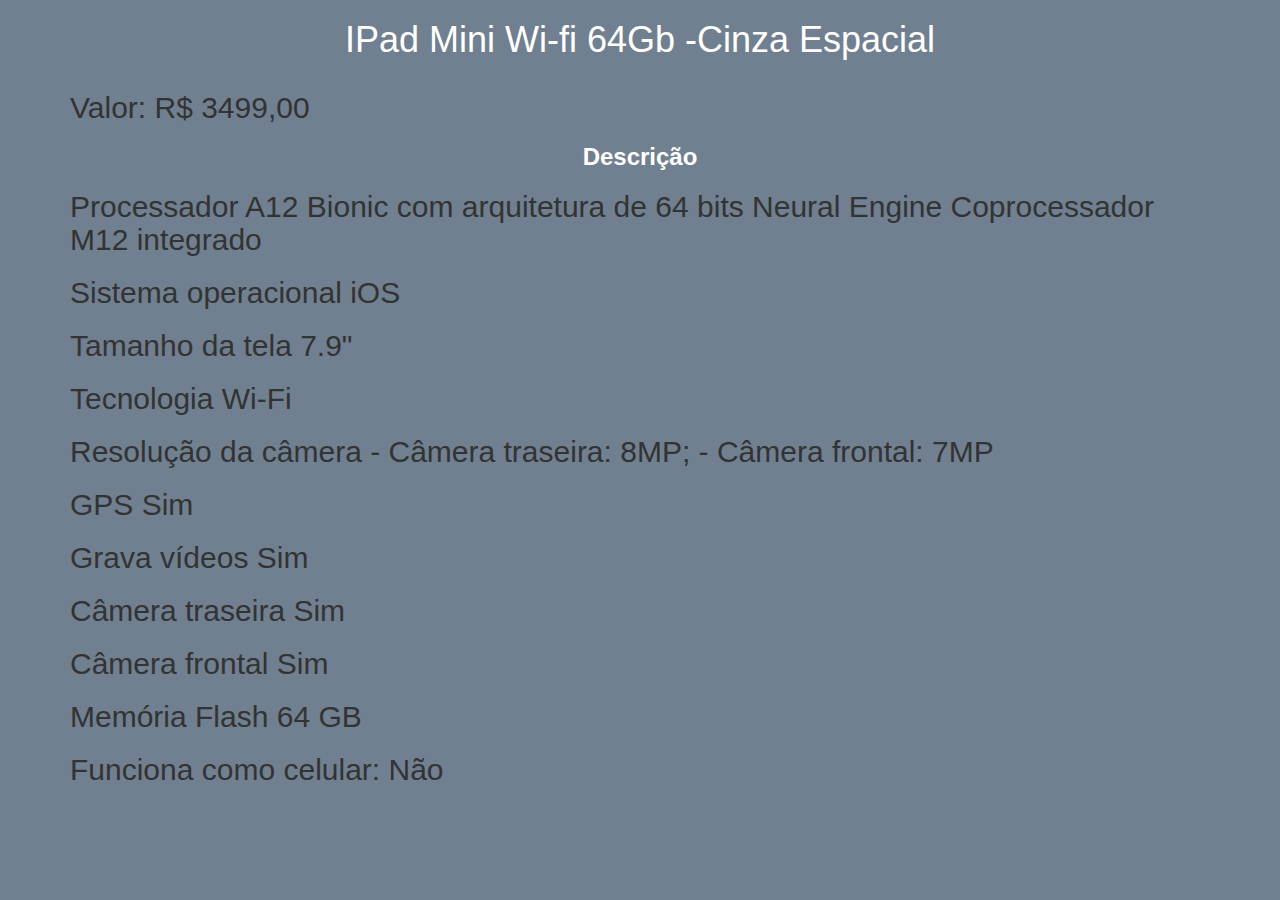
==== www/disp1.html @ a9e03070 "Adicionado o javascript \(ainda não completo\), css e html ao scanner, além de habilitarmos o plugin" ====
<!DOCTYPE HTML>
<html>
<head>
    <meta charset="utf-8">
    <meta name="viewport" content="width=device-width, height=device-height, initial-scale=1, maximum-scale=1, user-scalable=no">
    <meta http-equiv="Content-Security-Policy" content="default-src * data: gap: https://ssl.gstatic.com; style-src * 'unsafe-inline'; script-src * 'unsafe-inline' 'unsafe-eval'">

  <script src="components/loader.js"></script>
  <script src="components/sistema.js"></script>

  <link rel="stylesheet" href="components/loader.css">
  <link rel="stylesheet" href="css/bootstrap.min.css">
  <link rel="stylesheet" href="css/estilo.css">

</head>
<body>
  <div class="container">
    <h1>IPad Mini Wi-fi 64Gb -Cinza Espacial</h1>
    <div class="row">
      <div class="col-xs-12">

      </div>
    </div>
    <h2>Valor: R$ 3499,00</h2>
    <h3><b>Descrição</b></h3>
    <h2>Processador A12 Bionic com arquitetura de 64 bits Neural Engine Coprocessador M12 integrado</h2>
    <h2> Sistema operacional iOS</h2>
    <h2>Tamanho da tela 7.9"</h2>
    <h2>Tecnologia Wi-Fi</h2>
    <h2>Resolução da câmera - Câmera traseira: 8MP; - Câmera frontal: 7MP</h2>
    <h2>GPS Sim</h2>
    <h2>Grava vídeos Sim</h2>
    <h2>Câmera traseira Sim</h2>
    <h2>Câmera frontal Sim</h2>
    <h2>Memória Flash 64 GB</h2>
    <h2>Funciona como celular: Não</h2>
  </div>
</body>
</html>
---- www/components/loader.css ----
/**
 * This is an auto-generated code by Monaca JS/CSS Components.
 * Please do not edit by hand.
 */

/*** <GENERATED> ***/
---- www/css/estilo.css ----
body{
  background-color: #708090;
}

h1, h3{
  text-align: center;
  color:white;
}

button{
  color:white;
  height: 100px;
}
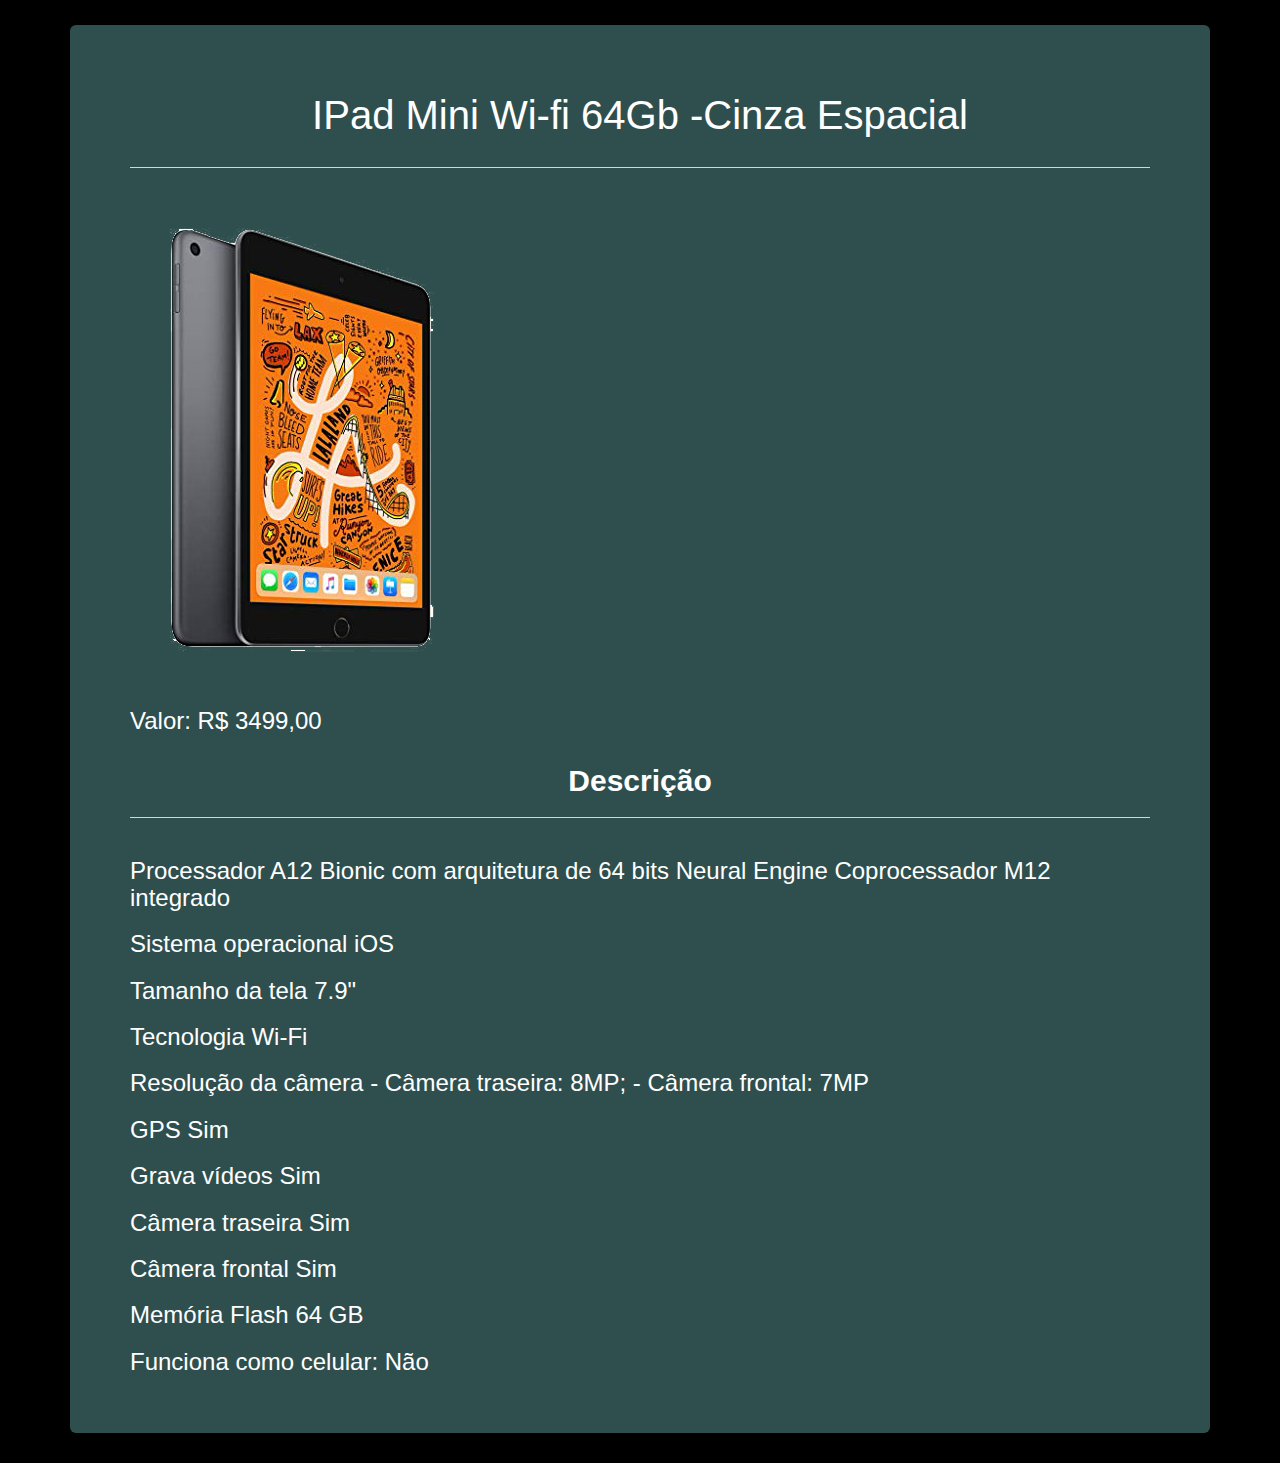
==== commit 79c54746: "Adicionando css, um layout melhor, fazendo o scanner funcionar" ====
--- a/www/disp1.html
+++ b/www/disp1.html
@@ -15,25 +15,41 @@
 </head>
 <body>
   <div class="container">
-    <h1>IPad Mini Wi-fi 64Gb -Cinza Espacial</h1>
+    <div class="jumbotron">
+      <div class="row">
+        <div class="col-xs-12">
+              <h2 class="titulo">IPad Mini Wi-fi 64Gb -Cinza Espacial</h2>
+        </div>
+      </div>
+    <hr>
     <div class="row">
       <div class="col-xs-12">
-
+        <img src="ipad.png">
       </div>
     </div>
-    <h2>Valor: R$ 3499,00</h2>
-    <h3><b>Descrição</b></h3>
-    <h2>Processador A12 Bionic com arquitetura de 64 bits Neural Engine Coprocessador M12 integrado</h2>
-    <h2> Sistema operacional iOS</h2>
-    <h2>Tamanho da tela 7.9"</h2>
-    <h2>Tecnologia Wi-Fi</h2>
-    <h2>Resolução da câmera - Câmera traseira: 8MP; - Câmera frontal: 7MP</h2>
-    <h2>GPS Sim</h2>
-    <h2>Grava vídeos Sim</h2>
-    <h2>Câmera traseira Sim</h2>
-    <h2>Câmera frontal Sim</h2>
-    <h2>Memória Flash 64 GB</h2>
-    <h2>Funciona como celular: Não</h2>
+    <div class="row">
+      <div class="col-xs-12 info">
+        <h3>Valor: R$ 3499,00</h3>
+      </div>
+    </div>
+    <h2><b>Descrição</b></h3>
+    <hr>
+    <div class="row">
+      <div class="col-xs-12 info">
+        <h3>Processador A12 Bionic com arquitetura de 64 bits Neural Engine Coprocessador M12 integrado</h3>
+    <h3> Sistema operacional iOS</h3>
+    <h3>Tamanho da tela 7.9"</h3>
+    <h3>Tecnologia Wi-Fi</h3>
+    <h3>Resolução da câmera - Câmera traseira: 8MP; - Câmera frontal: 7MP</h3>
+    <h3>GPS Sim</h3>
+    <h3>Grava vídeos Sim</h3>
+    <h3>Câmera traseira Sim</h3>
+    <h3>Câmera frontal Sim</h3>
+    <h3>Memória Flash 64 GB</h3>
+    <h3>Funciona como celular: Não</h3>
+      </div>
+    </div>
+    </div>
   </div>
 </body>
 </html>
--- a/www/css/estilo.css
+++ b/www/css/estilo.css
@@ -1,8 +1,15 @@
 body{
-  background-color: #708090;
+  background-color:black;
+}
+.jumbotron{
+  margin-top: 25px;
+  background-color:#2F4F4F;
+}
+.titulo{
+  font-size: 40px;
 }
 
-h1, h3{
+h1, h2{
   text-align: center;
   color:white;
 }
@@ -10,4 +17,8 @@
 button{
   color:white;
   height: 100px;
+}
+.info{
+  color:white;
+  text-align: left;
 }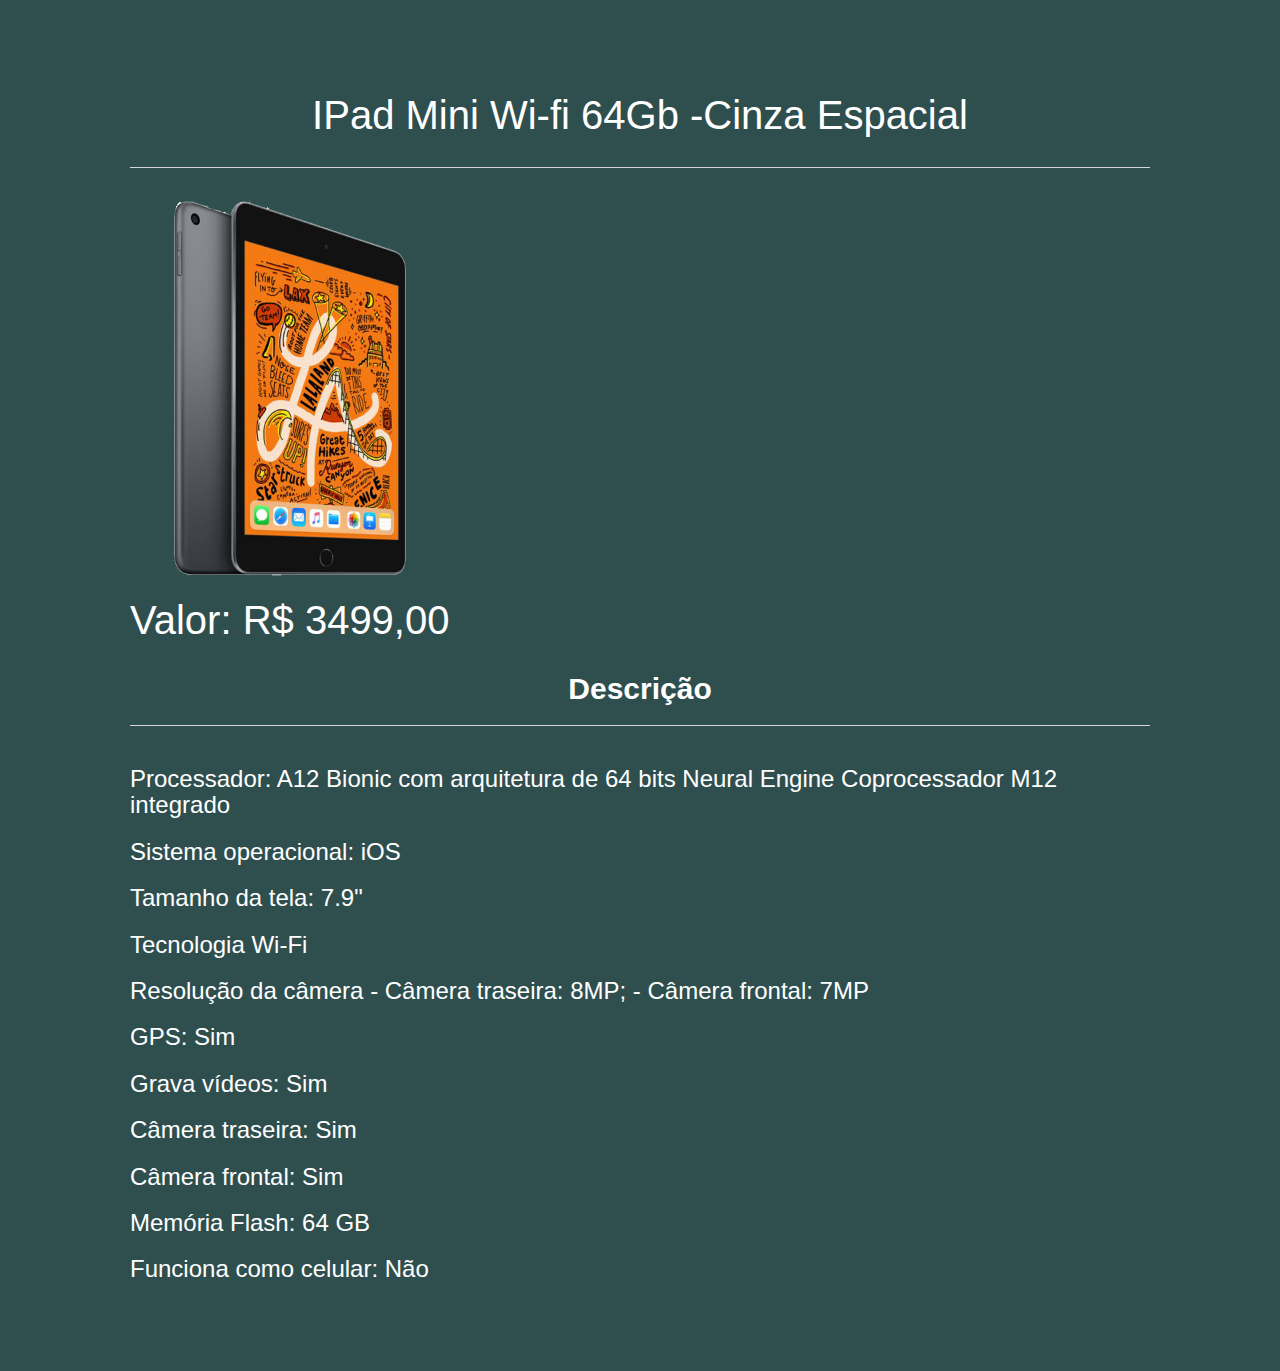
==== commit bfd1b88d: "Foi feita e terminada a parte de design, funcionamento do js e de outros dispositivos do leitor de c" ====
--- a/www/disp1.html
+++ b/www/disp1.html
@@ -24,28 +24,28 @@
     <hr>
     <div class="row">
       <div class="col-xs-12">
-        <img src="ipad.png">
+        <img class="disp3"src="ipad.png">
       </div>
     </div>
     <div class="row">
       <div class="col-xs-12 info">
-        <h3>Valor: R$ 3499,00</h3>
+        <h4>Valor: R$ 3499,00</h4>
       </div>
     </div>
     <h2><b>Descrição</b></h3>
     <hr>
     <div class="row">
       <div class="col-xs-12 info">
-        <h3>Processador A12 Bionic com arquitetura de 64 bits Neural Engine Coprocessador M12 integrado</h3>
-    <h3> Sistema operacional iOS</h3>
-    <h3>Tamanho da tela 7.9"</h3>
+        <h3>Processador: A12 Bionic com arquitetura de 64 bits Neural Engine Coprocessador M12 integrado</h3>
+    <h3> Sistema operacional: iOS</h3>
+    <h3>Tamanho da tela: 7.9"</h3>
     <h3>Tecnologia Wi-Fi</h3>
     <h3>Resolução da câmera - Câmera traseira: 8MP; - Câmera frontal: 7MP</h3>
-    <h3>GPS Sim</h3>
-    <h3>Grava vídeos Sim</h3>
-    <h3>Câmera traseira Sim</h3>
-    <h3>Câmera frontal Sim</h3>
-    <h3>Memória Flash 64 GB</h3>
+    <h3>GPS: Sim</h3>
+    <h3>Grava vídeos: Sim</h3>
+    <h3>Câmera traseira: Sim</h3>
+    <h3>Câmera frontal: Sim</h3>
+    <h3>Memória Flash: 64 GB</h3>
     <h3>Funciona como celular: Não</h3>
       </div>
     </div>
--- a/www/css/estilo.css
+++ b/www/css/estilo.css
@@ -1,24 +1,49 @@
 body{
-  background-color:black;
+  background-color:#2F4F4F;
 }
 .jumbotron{
   margin-top: 25px;
   background-color:#2F4F4F;
 }
+
 .titulo{
   font-size: 40px;
 }
-
 h1, h2{
   text-align: center;
   color:white;
 }
+h4{
+  color: white;
+  font-size: 40px;
+}
 
-button{
+.btn{
+  background-color: #204040;
   color:white;
   height: 100px;
+  font-size: 35px;
 }
+#Leitor{
+  color: white;
+}
+
 .info{
   color:white;
   text-align: left;
+}
+
+.disp2{
+  width: 400px;
+  height: 400px;
+  margin-left: -110px;
+}
+.disp3{
+  width: 400px;
+  height: 400px;
+  margin-left: -40px;
+}
+.disp4{
+  width: 300px;
+  height: 400px;
 }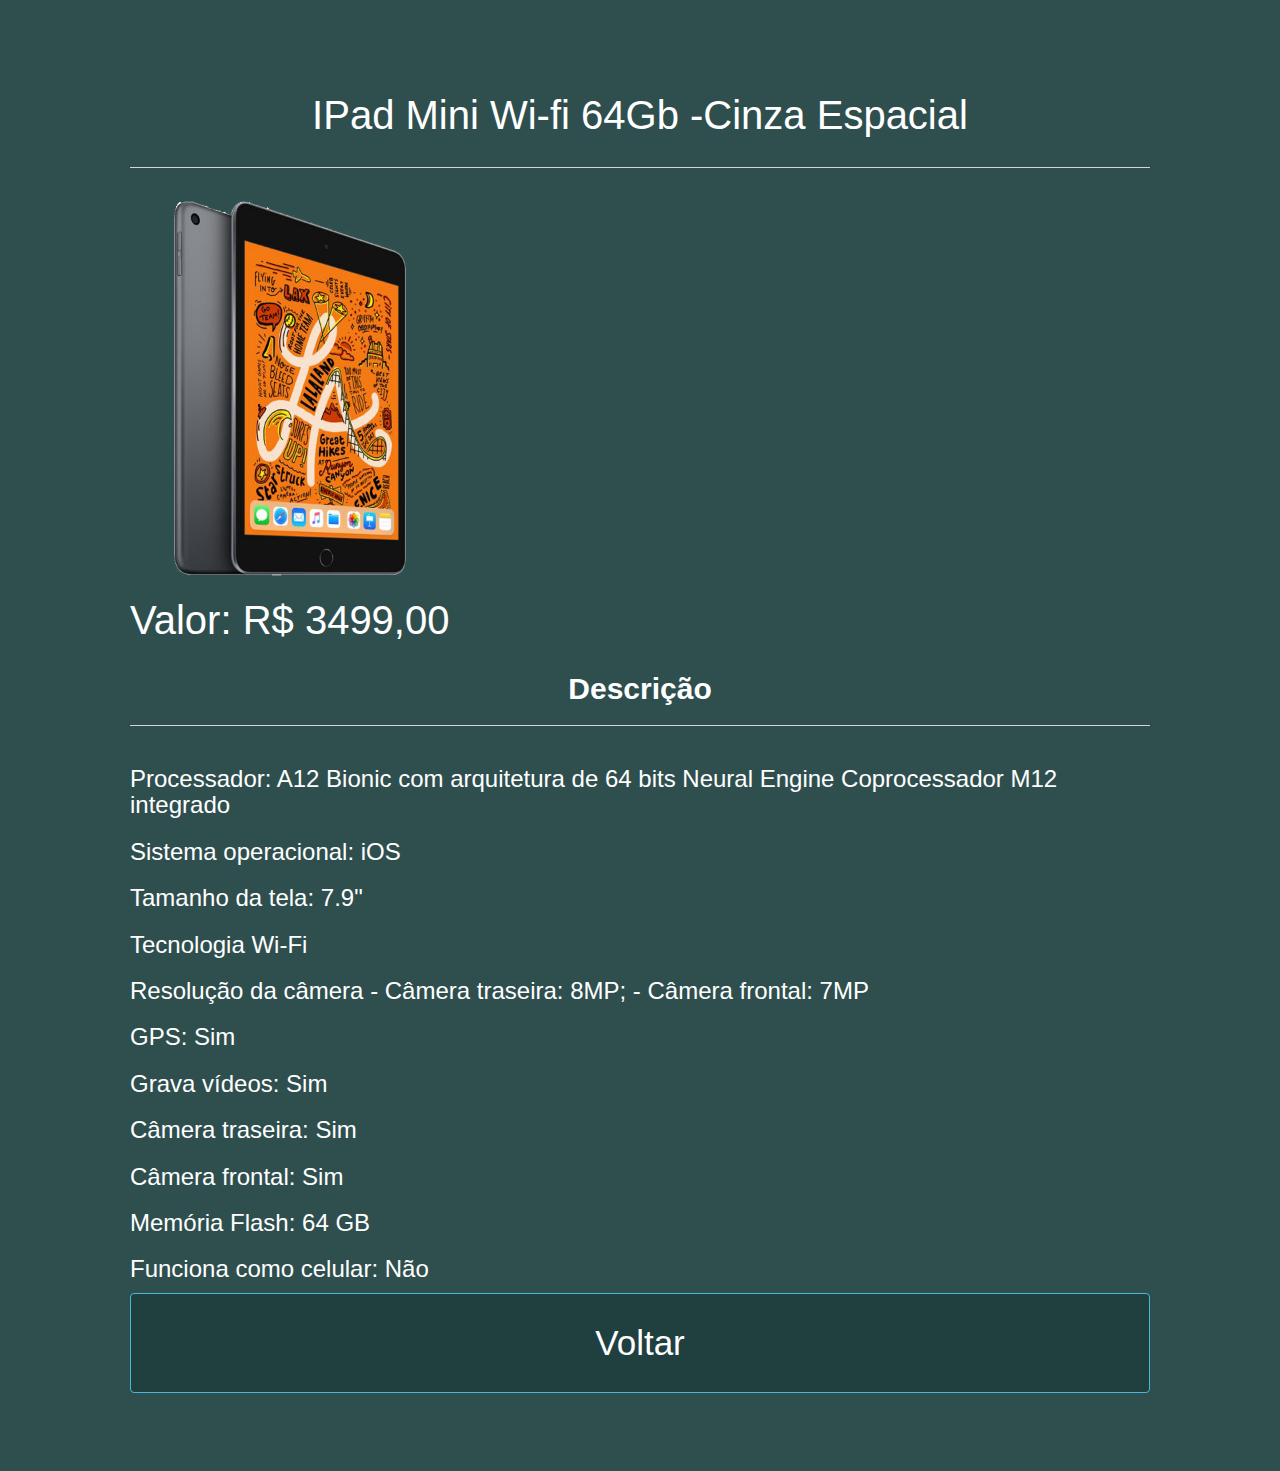
==== commit 08f4ddbd: "Foi feita a alteração nos dispositivos" ====
--- a/www/disp1.html
+++ b/www/disp1.html
@@ -37,16 +37,21 @@
     <div class="row">
       <div class="col-xs-12 info">
         <h3>Processador: A12 Bionic com arquitetura de 64 bits Neural Engine Coprocessador M12 integrado</h3>
-    <h3> Sistema operacional: iOS</h3>
-    <h3>Tamanho da tela: 7.9"</h3>
-    <h3>Tecnologia Wi-Fi</h3>
-    <h3>Resolução da câmera - Câmera traseira: 8MP; - Câmera frontal: 7MP</h3>
-    <h3>GPS: Sim</h3>
-    <h3>Grava vídeos: Sim</h3>
-    <h3>Câmera traseira: Sim</h3>
-    <h3>Câmera frontal: Sim</h3>
-    <h3>Memória Flash: 64 GB</h3>
-    <h3>Funciona como celular: Não</h3>
+        <h3> Sistema operacional: iOS</h3>
+        <h3>Tamanho da tela: 7.9"</h3>
+        <h3>Tecnologia Wi-Fi</h3>
+        <h3>Resolução da câmera - Câmera traseira: 8MP; - Câmera frontal: 7MP</h3>
+        <h3>GPS: Sim</h3>
+        <h3>Grava vídeos: Sim</h3>
+        <h3>Câmera traseira: Sim</h3>
+        <h3>Câmera frontal: Sim</h3>
+        <h3>Memória Flash: 64 GB</h3>
+        <h3>Funciona como celular: Não</h3>
+      </div>
+    </div>
+    <div class="row">
+      <div class="col-xs-12">
+          <button class="btn btn-info btn-block" onclick="history.back(-1)">Voltar</button>
       </div>
     </div>
     </div>
